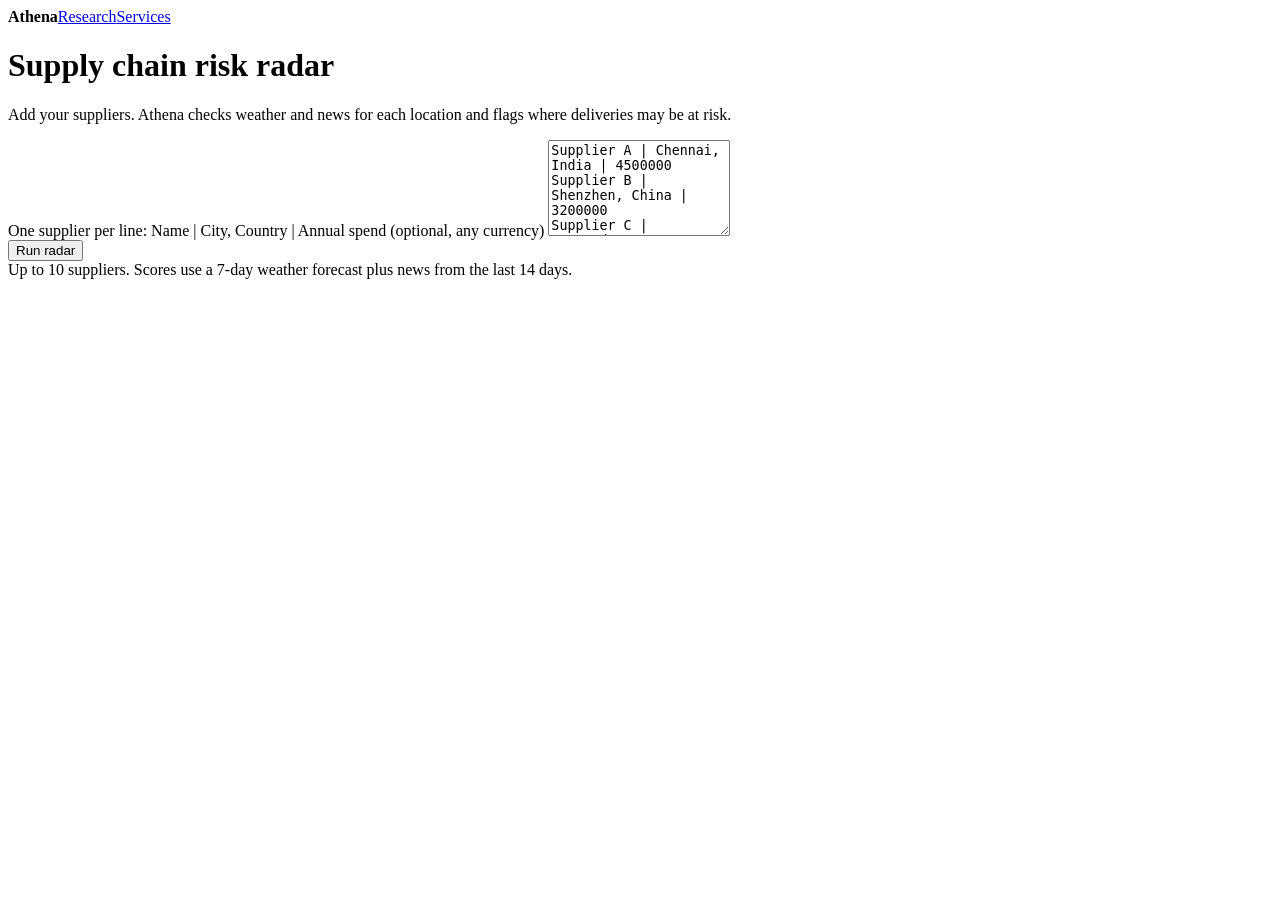
==== radar.html @ cd5d537d "Add files via upload" ====
<!DOCTYPE html>
<html lang="en"><head><meta charset="utf-8"><meta name="viewport" content="width=device-width, initial-scale=1, viewport-fit=cover">
<title>Supply chain risk radar · Athena</title>
<link href="https://fonts.googleapis.com/css2?family=Inter:wght@400;500;600;700&display=swap" rel="stylesheet"><link rel="stylesheet" href="/shared.css"></head>
<body>
<nav class="nav"><b>Athena</b><span><a href="/">Research</a><a href="/services">Services</a></span></nav>
<main>
<h1>Supply chain risk radar</h1>
<p class="lead">Add your suppliers. Athena checks weather and news for each location and flags where deliveries may be at risk.</p>
<section class="card np">
  <label class="f">One supplier per line: Name | City, Country | Annual spend (optional, any currency)
    <textarea id="in" rows="6" spellcheck="false">Supplier A | Chennai, India | 4500000
Supplier B | Shenzhen, China | 3200000
Supplier C | Rotterdam, Netherlands | 1200000</textarea></label>
  <div class="row"><button class="go" id="run" type="button">Run radar</button></div>
  <div class="msg" id="msg" aria-live="polite">Up to 10 suppliers. Scores use a 7-day weather forecast plus news from the last 14 days.</div>
</section>
<div id="res" hidden>
  <div class="stats" id="stats"></div>
  <div id="list"></div>
  <div class="row np"><button class="ghost" id="pdf" type="button">Download as PDF</button><button class="ghost" id="wk" type="button">Email me this weekly</button></div>
  <section class="card np" id="wf" hidden style="margin-top:16px"><h2>Weekly radar by email</h2>
    <form id="sf">
      <label class="f w">Email<input type="email" id="se" required maxlength="254" autocomplete="email"></label>
      <label class="f">Day<select id="sd"><option value="0">Monday</option><option value="1">Tuesday</option><option value="2">Wednesday</option><option value="3">Thursday</option><option value="4">Friday</option><option value="5">Saturday</option><option value="6" selected>Sunday</option></select></label>
      <label class="f">Time<select id="sh"></select></label>
      <label class="f w">Timezone<input type="text" id="st" required maxlength="60"></label>
      <label class="chk"><input type="checkbox" id="sk" required> I agree to receive these emails and can unsubscribe at any time.</label>
      <button class="go" type="submit" style="grid-column:1/-1">Start weekly radar</button><div class="msg" id="sm" style="grid-column:1/-1" aria-live="polite"></div>
    </form></section>
  <p class="note">Scores flag risk to check. They are not predictions. Weather: Open-Meteo. News: headlines via Google News. Suggested actions are Athena's inference.</p>
</div>
</main>
<script>
(function(){
var SUP=[],res=document.getElementById('res'),msg=document.getElementById('msg');
function el(t,c,x){var e=document.createElement(t);if(c)e.className=c;if(x!=null)e.textContent=x;return e}
function post(u,b){return fetch(u,{method:'POST',headers:{'Content-Type':'application/json'},body:JSON.stringify(b)}).then(function(r){return r.json().catch(function(){return {}}).then(function(j){if(!r.ok)throw new Error(j.detail||'Something went wrong. Please try again.');return j})})}
function parse(){return document.getElementById('in').value.split('\n').map(function(l){var p=l.split('|').map(function(x){return x.trim()});if(!p[0]||!p[1])return null;return {name:p[0],location:p[1],spend:parseFloat((p[2]||'').replace(/[^0-9.]/g,''))||0}}).filter(Boolean).slice(0,10)}
var COL={Low:'var(--ok)',Medium:'var(--warn)',High:'var(--bad)',Severe:'var(--sev)',Unknown:'var(--muted)'};
function stat(n,l){var d=el('div');d.appendChild(el('b','',n));d.appendChild(el('span','',l));return d}
function fmt(n){return Math.round(n).toLocaleString('en-IN')}
function render(d){var s=d.summary,st=document.getElementById('stats'),ls=document.getElementById('list');st.innerHTML='';ls.innerHTML='';
  st.appendChild(stat(s.high_count+' of '+s.count,'suppliers at high risk'));
  st.appendChild(stat(s.total_spend?fmt(s.exposed_spend)+' ('+Math.round(s.exposed_pct)+'%)':'n/a','spend exposed to high risk'));
  st.appendChild(stat(s.top||'n/a','highest risk'));
  d.suppliers.forEach(function(x){var c=el('article','card'),h=el('div','sp'),col=COL[x.band]||COL.Unknown;
    var t=el('div');t.appendChild(el('b','',x.name));t.appendChild(el('span','note',' '+(x.place||x.location)));h.appendChild(t);
    var b=el('b','',x.band+(x.score==null?'':' · '+x.score));b.style.color=col;h.appendChild(b);c.appendChild(h);
    var bar=el('div','bar'),i=el('i');i.style.width=(x.score||0)+'%';i.style.background=col;bar.appendChild(i);c.appendChild(bar);
    if(x.note)c.appendChild(el('p','note',x.note));
    if(x.weather)c.appendChild(el('p','note','Next 7 days: rain up to '+Math.round(x.weather.rain_mm)+' mm, gusts up to '+Math.round(x.weather.gust_kmh)+' km/h, max '+Math.round(x.weather.temp_c)+' °C'));
    if(x.drivers.length){var u=el('ul','l');x.drivers.forEach(function(d){var li=el('li');li.appendChild(el('span','t',d.type));li.appendChild(document.createTextNode(d.text+' '));
      if(d.url&&/^https?:/.test(d.url)){var a=el('a','note',d.source);a.href=d.url;a.target='_blank';a.rel='noopener';li.appendChild(a)}else li.appendChild(el('span','note',d.source));u.appendChild(li)});c.appendChild(u)}
    if(x.actions.length){c.appendChild(el('h3','','Suggested actions'));var u2=el('ul','l');x.actions.forEach(function(a){u2.appendChild(el('li','',a))});c.appendChild(u2)}
    ls.appendChild(c)});res.hidden=false}
document.getElementById('run').addEventListener('click',function(){var b=this;SUP=parse();if(!SUP.length){msg.textContent='Add at least one line like: Name | City, Country | spend';return}
  b.disabled=true;msg.textContent='Checking weather and news for each location…';
  post('/api/radar',{suppliers:SUP}).then(function(d){msg.textContent='Done.';render(d);res.scrollIntoView({behavior:'smooth'})}).catch(function(e){msg.textContent=e.message}).then(function(){b.disabled=false})});
document.getElementById('pdf').addEventListener('click',function(){window.print()});
document.getElementById('wk').addEventListener('click',function(){document.getElementById('wf').hidden=false;document.getElementById('wf').scrollIntoView({behavior:'smooth'})});
var sh=document.getElementById('sh');for(var h=0;h<24;h++){var o=el('option','',(h%12||12)+':00 '+(h<12?'am':'pm'));o.value=h;if(h===10)o.selected=true;sh.appendChild(o)}
try{document.getElementById('st').value=Intl.DateTimeFormat().resolvedOptions().timeZone||'Asia/Kolkata'}catch(e){document.getElementById('st').value='Asia/Kolkata'}
document.getElementById('sf').addEventListener('submit',function(e){e.preventDefault();var m=document.getElementById('sm'),b=this.querySelector('.go');b.disabled=true;m.textContent='Sending…';
  post('/api/subscribe',{kind:'radar',email:document.getElementById('se').value,consent:document.getElementById('sk').checked,params:{suppliers:SUP},
    sched:{day:+document.getElementById('sd').value,hour:+sh.value,tz:document.getElementById('st').value.trim()}}).then(function(j){m.textContent=j.message}).catch(function(e){m.textContent=e.message}).then(function(){b.disabled=false})});
})();
</script></body></html>
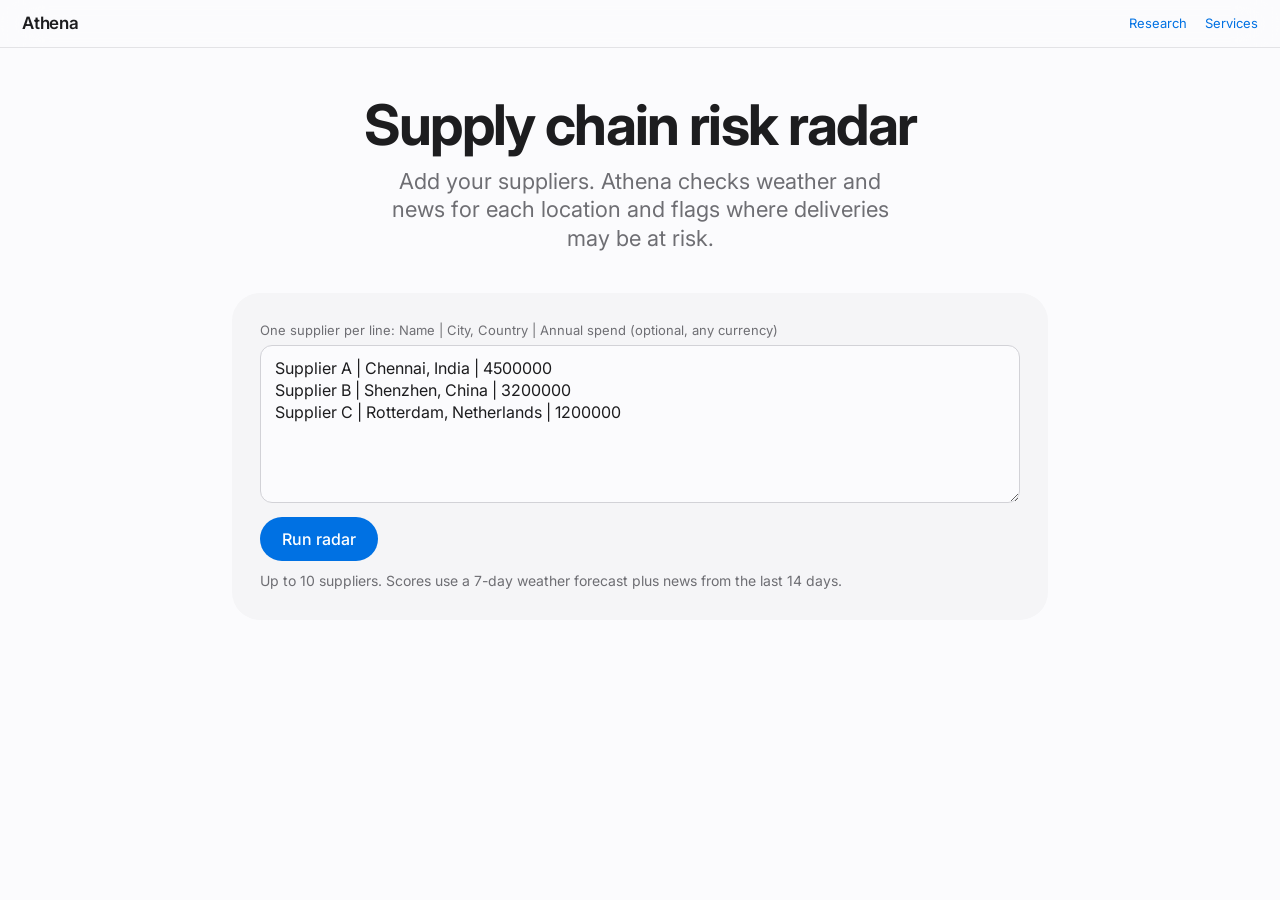
==== commit 59078264: "Add files via upload" ====
--- a/radar.html
+++ b/radar.html
@@ -49,6 +49,7 @@
     var b=el('b','',x.band+(x.score==null?'':' · '+x.score));b.style.color=col;h.appendChild(b);c.appendChild(h);
     var bar=el('div','bar'),i=el('i');i.style.width=(x.score||0)+'%';i.style.background=col;bar.appendChild(i);c.appendChild(bar);
     if(x.note)c.appendChild(el('p','note',x.note));
+    if(x.checked)c.appendChild(el('p','note','Checked: '+(x.checked.weather?'7-day forecast ('+(x.checked.weather_source||'weather')+')':'forecast unavailable')+' · '+x.checked.headlines+' recent headlines · '+x.checked.flagged+' flagged'));
     if(x.weather)c.appendChild(el('p','note','Next 7 days: rain up to '+Math.round(x.weather.rain_mm)+' mm, gusts up to '+Math.round(x.weather.gust_kmh)+' km/h, max '+Math.round(x.weather.temp_c)+' °C'));
     if(x.drivers.length){var u=el('ul','l');x.drivers.forEach(function(d){var li=el('li');li.appendChild(el('span','t',d.type));li.appendChild(document.createTextNode(d.text+' '));
       if(d.url&&/^https?:/.test(d.url)){var a=el('a','note',d.source);a.href=d.url;a.target='_blank';a.rel='noopener';li.appendChild(a)}else li.appendChild(el('span','note',d.source));u.appendChild(li)});c.appendChild(u)}
--- a/shared.css
+++ b/shared.css
@@ -0,0 +1,36 @@
+:root{box-sizing:border-box;padding-top:env(safe-area-inset-top,0px);padding-bottom:env(safe-area-inset-bottom,0px);
+--bg:#fbfbfd;--card:#f5f5f7;--ink:#1d1d1f;--muted:#6e6e73;--line:#d2d2d7;--blue:#0071e3;--glass:rgba(251,251,253,.78);--ok:#1d7f3a;--warn:#b26a00;--bad:#c4310e;--sev:#8b0000;
+--sans:-apple-system,BlinkMacSystemFont,"SF Pro Display","SF Pro Text",Inter,"Segoe UI",Arial,sans-serif}
+@media (prefers-color-scheme:dark){:root:not([data-theme="light"]){--bg:#000;--card:#1c1c1e;--ink:#f5f5f7;--muted:#a1a1a6;--line:#38383a;--blue:#2997ff;--glass:rgba(0,0,0,.72);--ok:#30d158;--warn:#ff9f0a;--bad:#ff6a4d;--sev:#ff453a}}
+:root[data-theme="dark"]{--bg:#000;--card:#1c1c1e;--ink:#f5f5f7;--muted:#a1a1a6;--line:#38383a;--blue:#2997ff;--glass:rgba(0,0,0,.72);--ok:#30d158;--warn:#ff9f0a;--bad:#ff6a4d;--sev:#ff453a}
+*,*::before,*::after{box-sizing:inherit}
+html{scroll-padding-top:60px}
+body{margin:0;background:var(--bg);color:var(--ink);font:17px/1.47 var(--sans);-webkit-font-smoothing:antialiased}
+a{color:var(--blue);text-decoration:none}a:hover{text-decoration:underline}:focus-visible{outline:2px solid var(--blue);outline-offset:3px}
+.nav{position:fixed;top:0;left:0;right:0;z-index:10;height:calc(48px + env(safe-area-inset-top,0px));padding:env(safe-area-inset-top,0px) 22px 0;display:flex;align-items:center;justify-content:space-between;background:var(--glass);backdrop-filter:saturate(180%) blur(20px);border-bottom:1px solid color-mix(in srgb,var(--line) 60%,transparent);font-size:13px}
+.nav b{font-weight:600;font-size:17px;letter-spacing:-.01em;color:var(--ink)}.nav span{display:flex;gap:18px}
+main{max-width:860px;margin:0 auto;padding:calc(env(safe-area-inset-top,0px) + 96px) 22px 70px}
+h1{font-size:clamp(34px,7vw,56px);line-height:1.05;letter-spacing:-.03em;font-weight:700;margin:0 0 12px;text-align:center}
+.lead{font-size:clamp(18px,2.4vw,22px);line-height:1.3;color:var(--muted);text-align:center;margin:0 auto 40px;max-width:36ch}
+.card{background:var(--card);border-radius:28px;padding:28px;margin-bottom:16px}
+.card h2{font-size:24px;letter-spacing:-.02em;margin:0 0 6px}.card h3{font-size:13px;color:var(--muted);font-weight:600;margin:0 0 10px}
+.card>p{color:var(--muted);margin:0 0 16px;font-size:15px}
+form,.grid2{display:grid;grid-template-columns:1fr 1fr;gap:12px}
+.f{display:flex;flex-direction:column;gap:5px;font-size:13px;color:var(--muted)}.f.w{grid-column:1/-1}
+input,select,textarea{font:16px var(--sans);color:var(--ink);background:var(--bg);border:1px solid var(--line);border-radius:12px;padding:11px 14px;width:100%}
+textarea{resize:vertical;line-height:1.4}
+.chk{grid-column:1/-1;display:flex;gap:10px;align-items:flex-start;font-size:13px;color:var(--muted)}.chk input{width:auto;margin-top:3px}
+.go{border:0;border-radius:99px;background:var(--blue);color:#fff;font:500 16px var(--sans);padding:12px 22px;cursor:pointer}.go:disabled{opacity:.6}
+.ghost{font:500 15px var(--sans);color:var(--blue);background:none;border:1px solid var(--blue);border-radius:99px;padding:9px 18px;cursor:pointer;display:inline-block}.ghost:hover{text-decoration:none}
+.row{display:flex;flex-wrap:wrap;gap:10px;align-items:center;margin-top:14px}
+.msg{font-size:14px;min-height:20px;color:var(--muted);margin-top:10px}.note{font-size:13px;color:var(--muted)}
+.t{display:inline-block;font-size:12px;font-weight:600;border-radius:99px;padding:1px 9px;margin-right:6px;border:1px solid var(--blue);color:var(--blue)}
+.t.ok{border-color:var(--ok);color:var(--ok)}.t.no{border-color:var(--warn);color:var(--warn)}
+ul.l{list-style:none;margin:0;padding:0}ul.l li{padding:10px 0;border-top:1px solid var(--line);font-size:15px;line-height:1.4}
+.q{font-style:italic;color:var(--muted);font-size:13px;display:block;margin-top:3px}
+.stats{display:grid;grid-template-columns:repeat(3,1fr);gap:12px;margin-bottom:16px}
+.stats div{background:var(--card);border-radius:20px;padding:18px 20px}.stats b{display:block;font-size:clamp(22px,4vw,32px);letter-spacing:-.02em;line-height:1.1}.stats span{font-size:13px;color:var(--muted)}
+.bar{height:8px;border-radius:4px;background:var(--line);margin:8px 0}.bar i{display:block;height:100%;border-radius:4px}
+.sp{display:flex;justify-content:space-between;gap:10px;align-items:baseline;flex-wrap:wrap}
+@media (max-width:640px){form,.grid2{grid-template-columns:1fr}.stats{grid-template-columns:1fr}.card{padding:22px 18px}}
+@media print{.nav,.np,form,textarea{display:none!important}main{padding-top:10px}.card{background:none;border:1px solid #ccc;break-inside:avoid}}
